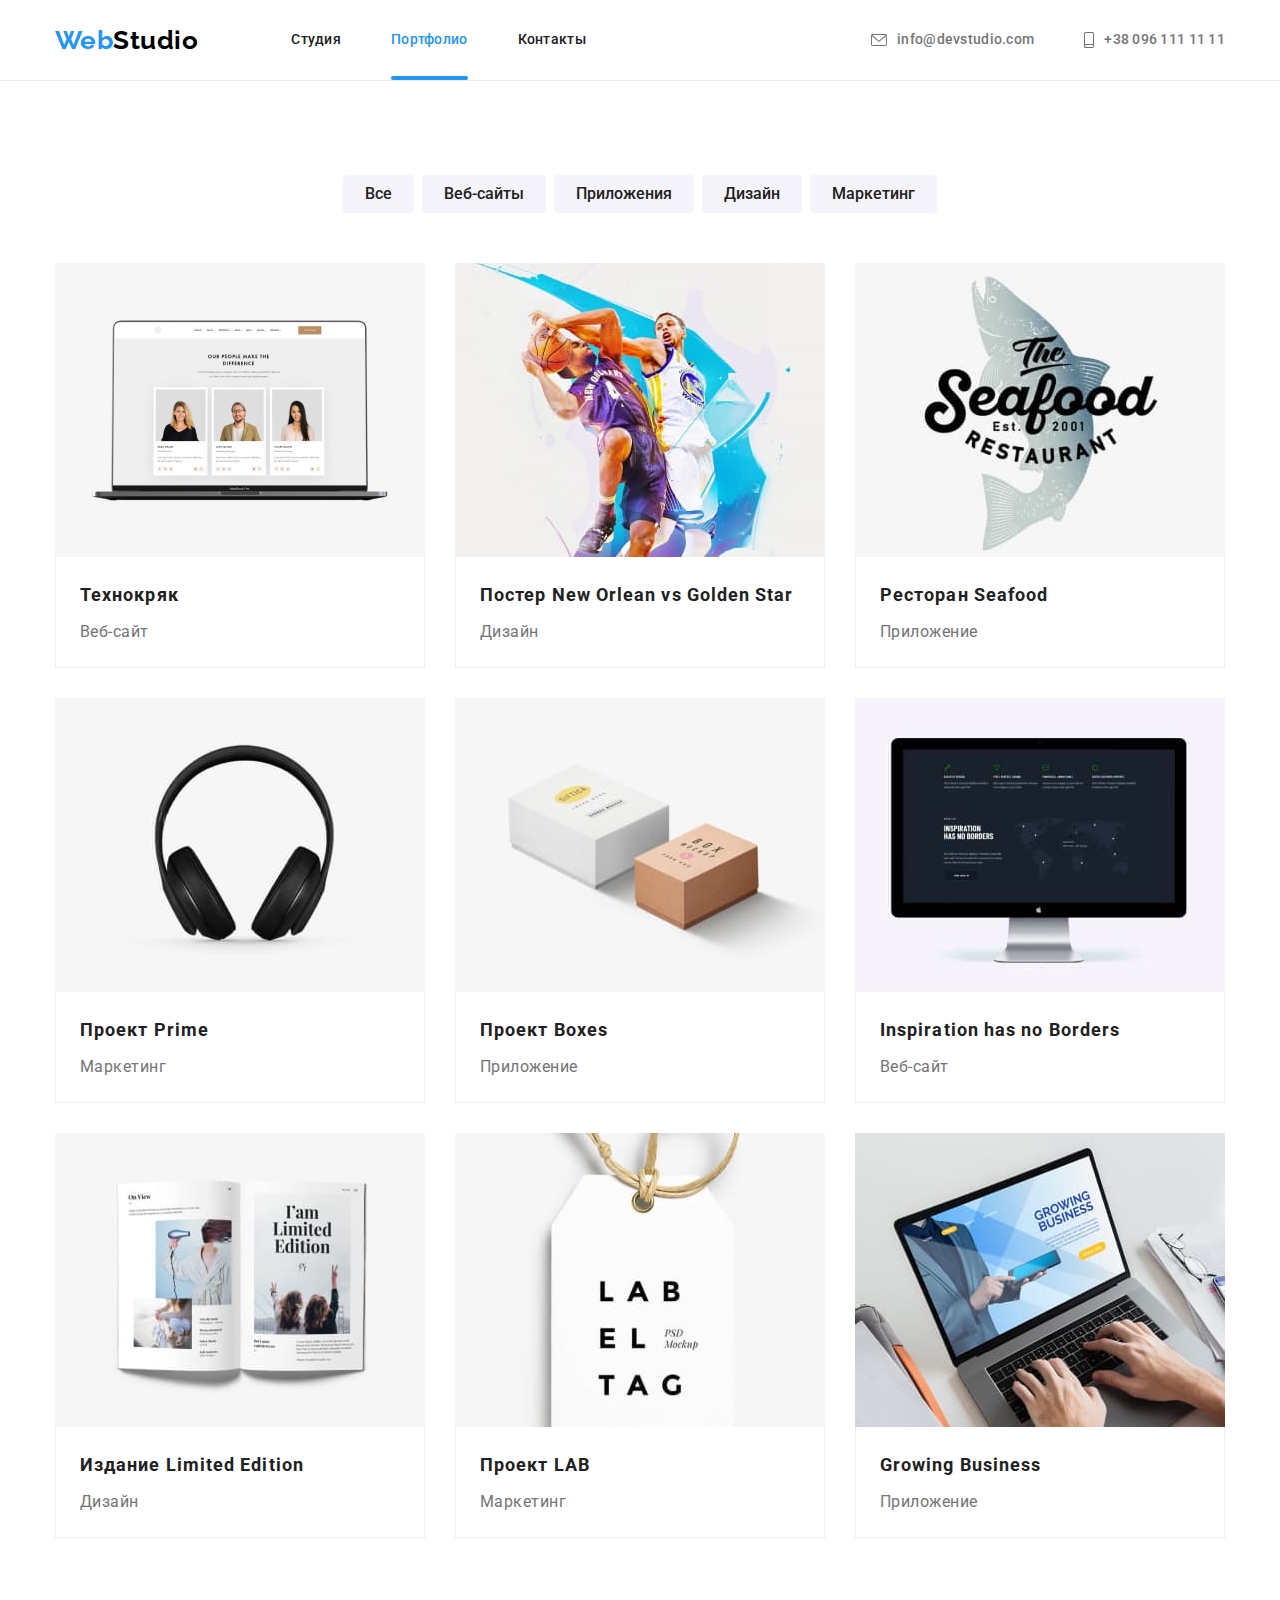
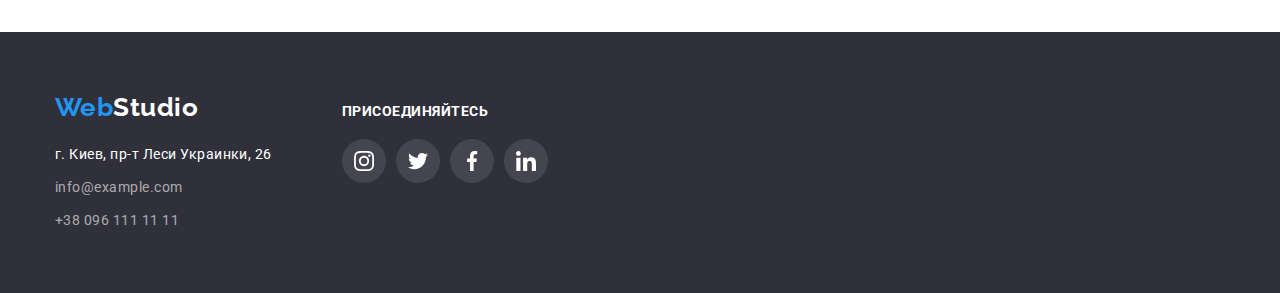
==== portfolio.html @ 4681e0a6 "Initial commit" ====
<!DOCTYPE html>
<html lang="ru">

<head>
    <meta charset="UTF-8">
    <meta http-equiv="X-UA-Compatible" content="IE=edge">
    <meta name="viewport" content="width=device-width, initial-scale=1.0">
    <title>WebStudio</title>
    <link rel="preconnect" href="https://fonts.googleapis.com">
    <link rel="preconnect" href="https://fonts.gstatic.com" crossorigin>
    <link
        href="https://fonts.googleapis.com/css2?family=Raleway:wght@700&family=Roboto:wght@400;500;700;900&display=swap"
        rel="stylesheet">
    <link rel="stylesheet"
        href="https://cdnjs.cloudflare.com/ajax/libs/modern-normalize/1.1.0/modern-normalize.min.css">
    <link rel="stylesheet" href="./css/styles.css">
</head>

<body class="page">
    <!--Шапка-->
    <header class="page-header">
        <div class="container nav">
            <nav class="main-nav">
                <a lang="en" href="./index.html" class="logo"><span class="logo-type">Web</span>Studio</a>
                <ul class="site-nav list">
                    <li class="item"><a href="./index.html" class="site-nav-link">Студия</a></li>
                    <li class="item"><a href="./portfolio.html" class="site-nav-link current">Портфолио</a></li>
                    <li class="item"><a href="" class="site-nav-link">Контакты</a></li>
                </ul>
            </nav>
            <ul class="contacts-nav list">
                <li class="item">
                    <a lang="en" href="mailto:info@devstudio.com" class="contact">
                        <svg class="contact-icon">
                            <use href="./images/sprite.svg#icon-letter"></use>
                        </svg>info@devstudio.com
                    </a>
                </li>
                <li class="item">
                    <a href="tel:+380961111111" class="contact">
                        <svg class="contact-icon tel">
                            <use href="./images/sprite.svg#icon-smartphone"></use>
                        </svg>+38 096 111 11 11
                    </a>
                </li>
            </ul>
        </div>
    </header>
    <!-- Главный контент -->
    <main>
        <section class="portfolio">
            <div class="container works">
                <h1 class="portfolio-title" hidden>Портфолио</h1>
                <!-- Фильтр -->
                <ul class="filter list">
                    <li class="item"><button type="button" class="button-filter">Все</button></li>
                    <li class="item"><button type="button" class="button-filter">Веб-сайты</button></li>
                    <li class="item"><button type="button" class="button-filter">Приложения</button></li>
                    <li class="item"><button type="button" class="button-filter">Дизайн</button></li>
                    <li class="item"><button type="button" class="button-filter">Маркетинг</button></li>
                </ul>
                <!-- Проекты -->
                <ul class="projects list">
                    <li class="item">
                        <a class="projects-link" href="">
                            <div class="item-overlay">
                                <img src="./images/portfolio/technoquack.jpg" alt="Ноутбук с открытой веб-страницей Технокряк" width="370"
                                    class="photo">
                                <p class="item-description">Ресурс предлагает комплексные предложения с разным уровнем функционала и сервисов. Все это позволит посетителю получить
                                исчерпывающие сведения о компании или частном лице.</p>
                            </div>
                            <div class="item-name">
                                <h2 class="project-title">Технокряк</h2>
                            <p class="projects-direction">Веб-сайт</p>
                            </div>
                        </a>
                    </li>
                    <li class="item">
                        <a class="projects-link" href="">
                            <div class="item-overlay">
                                <img src="./images/portfolio/poster.jpg" alt="Постер с двумя игроками НБА" width="370" class="photo">
                                <p class="item-description">Ресурс предлагает комплексные предложения с разным уровнем функционала и сервисов. Все это
                                    позволит посетителю получить
                                    исчерпывающие сведения о компании или частном лице.</p>
                            </div>
                            <div class="item-name">
                                <h2 class="project-title">Постер New Orlean vs Golden Star</h2>
                            <p class="projects-direction">Дизайн</p>
                            </div>
                        </a>
                    </li>
                    <li class="item">
                        <a class="projects-link" href="">
                            <div class="item-overlay">
                                <img src="./images/portfolio/seafood.jpg" alt="Логотип ресторана seafood" width="370" class="photo">
                                <p class="item-description">Ресурс предлагает комплексные предложения с разным уровнем функционала и сервисов. Все это
                                    позволит посетителю получить
                                    исчерпывающие сведения о компании или частном лице.</p>
                            </div>
                            <div class="item-name">
                                <h2 class="project-title">Ресторан Seafood</h2>
                            <p class="projects-direction">Приложение</p>
                            </div>
                        </a>
                    </li>
                    <li class="item">
                        <a class="projects-link" href="">
                            <div class="item-overlay">
                                <img src="./images/portfolio/prime.jpg" alt="Черные наушники" width="370" class="photo">
                                <p class="item-description">Ресурс предлагает комплексные предложения с разным уровнем функционала и сервисов. Все это
                                    позволит посетителю получить
                                    исчерпывающие сведения о компании или частном лице.</p>
                            </div>
                            <div class="item-name">
                                <h2 class="project-title">Проект Prime</h2>
                            <p class="projects-direction">Маркетинг</p>
                            </div>
                        </a>
                    </li>
                    <li class="item">
                        <a class="projects-link" href="">
                            <div class="item-overlay">
                                <img src="./images/portfolio/boxes.jpg" alt="Две картонные коробки" width="370" class="photo">
                                <p class="item-description">Ресурс предлагает комплексные предложения с разным уровнем функционала и сервисов. Все это
                                    позволит посетителю получить
                                    исчерпывающие сведения о компании или частном лице.</p>
                            </div>
                            <div class="item-name">
                                <h2 class="project-title">Проект Boxes</h2>
                            <p class="projects-direction">Приложение</p>
                            </div>
                        </a>
                    </li>
                    <li class="item">
                        <a class="projects-link" href="">
                            <div class="item-overlay">
                                <img src="./images/portfolio/website.jpg" alt="Монитор с открытым сайтом" width="370" class="photo">
                                <p class="item-description">Ресурс предлагает комплексные предложения с разным уровнем функционала и сервисов. Все это
                                    позволит посетителю получить
                                    исчерпывающие сведения о компании или частном лице.</p>
                            </div>
                            <div class="item-name">
                                <h2 lang="en" class="project-title">Inspiration has no Borders</h2>
                            <p class="projects-direction">Веб-сайт</p>
                            </div>
                        </a>
                    </li>
                    <li class="item">
                        <a class="projects-link" href="">
                            <div class="item-overlay">
                                <img src="./images/portfolio/magazine.jpg" alt="Раскрытый журнал" width="370" class="photo">
                                <p class="item-description">Ресурс предлагает комплексные предложения с разным уровнем функционала и сервисов. Все это
                                    позволит посетителю получить
                                    исчерпывающие сведения о компании или частном лице.</p>
                            </div>
                            <div class="item-name">
                                <h2 class="project-title">Издание Limited Edition</h2>
                            <p class="projects-direction">Дизайн</p>
                            </div>
                        </a>
                    </li>
                    <li class="item">
                        <a class="projects-link" href="">
                            <div class="item-overlay">
                                <img src="./images/portfolio/lab.jpg" alt="Бирка с названием проекта для компании LAB" width="370" class="photo">
                                <p class="item-description">Ресурс предлагает комплексные предложения с разным уровнем функционала и сервисов. Все это
                                    позволит посетителю получить
                                    исчерпывающие сведения о компании или частном лице.</p>
                            </div>
                            <div class="item-name">
                                <h2 class="project-title">Проект LAB</h2>
                            <p class="projects-direction">Маркетинг</p>
                            </div>
                        </a>
                    </li>
                    <li class="item">
                        <a class="projects-link" href="">
                            <div class="item-overlay">
                                <img src="./images/portfolio/business.jpg" alt="Парень печатет на компьютере" width="370" class="photo">
                                <p class="item-description">Ресурс предлагает комплексные предложения с разным уровнем функционала и сервисов. Все это
                                    позволит посетителю получить
                                    исчерпывающие сведения о компании или частном лице.</p>
                            </div>
                            <div class="item-name">
                                <h2 lang="en" class="project-title">Growing Business</h2>
                            <p class="projects-direction">Приложение</p>
                            </div>
                        </a>
                    </li>
                </ul>
            </div>
        </section>
    </main>
    <!--Футер-->
        <footer class="footer">
            <div class="container">
                <div class="footer-adress">
                    <a lang="en" href="./index.html" class="logo-footer"><span class="logo-type">Web</span>Studio</a>
                    <address class="address">
                        <ul class="address-list list">
                            <li class="item"><a href="https://goo.gl/maps/7h8aDrKKwfjGKreX9" target="_blank"
                                    rel="noopener noreferrer" class="address-nav">г. Киев, пр-т
                                    Леси Украинки, 26</a> </li>
                            <li class="item"><a href="mailto:info@devstudio.com"
                                    class="contact-footer mail">info@example.com</a> </li>
                            <li class="item"><a href="tel:+380961111111" class="contact-footer">+38 096 111 11 11</a> </li>
                        </ul>
                    </address>
                </div>
                <div class="social-footer">
                    <h2 class="title">присоединяйтесь</h2>
                    <ul class="link-footer list">
                        <li class="link-item">
                            <a class="link" href="https://www.instagram.com/" target="_blank" rel="noopener noreferrer">
                                <svg class="link-icon">
                                    <use href="./images/sprite.svg#icon-instagram"></use>
                                </svg>
                            </a>
                        </li>
                        <li class="link-item">
                            <a class="link" href="https://twitter.com/" target="_blank" rel="noopener noreferrer">
                                <svg class="link-icon">
                                    <use href="./images/sprite.svg#icon-twitter"></use>
                                </svg>
                            </a>
                        </li>
                        <li class="link-item">
                            <a class="link" href="https://facebook.com/" target="_blank" rel="noopener noreferrer">
                                <svg class="link-icon">
                                    <use href="./images/sprite.svg#icon-facebook"></use>
                                </svg>
                            </a>
                        </li>
                        <li class="link-item">
                            <a class="link" href="https://www.linkedin.com/" target="_blank" rel="noopener noreferrer">
                                <svg class="link-icon">
                                    <use href="./images/sprite.svg#icon-linkedin"></use>
                                </svg>
                            </a>
                        </li>
                    </ul>
                </div>
            </div>
        </footer>
</body>

</html>
---- css/styles.css ----
:root {
    --primary-text-color: #757575;
    --text-title-color: #212121;
    --accent-color: #2196F3;
    --primary-bg-color: #FFFFFF;
    --secondary-bg-color: #F5F4FA;
    --secondary-text-color: #FFFFFF;
}

/* Styles for index.html */

.page {
    background-color: var(--primary-bg-color);
    color: var(--primary-text-color);
    font-family: Roboto, sans-serif;
    letter-spacing: 0.03em;
}

.list {
    list-style: none;
    margin-top: 0;
    margin-bottom: 0;
    padding: 0;
}

/* Page Header */

.container {
    width: 1200px;
    margin: 0 auto;
    padding: 0 15px;
}

/* Logo */

.logo {
    color: #000000;
    font-family: Raleway, sans-serif;
    font-weight: 700;
    font-size: 26px;
    line-height: 1.19;
    text-decoration: none;
}

.logo-type {
    color: var(--accent-color);
}

/* Site-nav */
.page-header {
    border-bottom: 1px solid #ECECEC;
}

.container.nav {
    display: flex;
    align-items: center;
}

.main-nav {
    display: flex;
    align-items: center;
}

.main-nav .logo {
    margin-right: 93px;
}

.site-nav {
    display: flex;
}

.site-nav .item:not(:last-child) {
    margin-right: 50px;
}

.site-nav-link {
    display: block;
    padding-top: 32px;
    padding-bottom: 32px;
    position: relative;

    color: var(--text-title-color);
    font-weight: 500;
    font-size: 14px;
    line-height: 1.14;
    letter-spacing: 0.02em;
    text-decoration: none;

    transition: color 250ms cubic-bezier(0.4, 0, 0.2, 1);
}

.site-nav-link:hover,
.site-nav-link:focus {
    color: var(--accent-color);
}

.site-nav-link.current {
    color: var(--accent-color);
}

.site-nav-link.current::after {
    display: inline-block;
    position: absolute;
    bottom: 0;
    left: 0;
    content: '';
    width: 100%;
    height: 4px;
    background-color: var(--accent-color);
    border-radius: 2px;
}

/* Contacts-nav */
.contacts-nav {
    display: flex;
    margin-left: auto;
}

.contacts-nav .item+.item {
    margin-left: 50px;
}

.contacts-nav .contact {
    display: flex;
    padding-top: 32px;
    padding-bottom: 32px;
    align-items: center;

    color: var(--primary-text-color);
    font-weight: 500;
    font-size: 14px;
    line-height: 1.14;
    letter-spacing: 0.02em;
    text-decoration: none;

    transition: color 250ms cubic-bezier(0.4, 0, 0.2, 1);
}

.contacts-nav .contact:hover,
.contacts-nav .contact:focus {
    color: var(--accent-color);
}

.contact-icon {
    width: 16px;
    height: 12px;
    margin-right: 10px;
    fill: currentColor;
}
.contact-icon.tel {
    width: 10px;
    height: 16px;
}
/* Hero */

.hero {
    max-width: 1600px;
    height: 600px;
    margin-left: auto;
    margin-right: auto;
    padding-top: 200px;
    padding-bottom: 200px;

    background-color: #2F303A;
    background-image: linear-gradient(to right, 
        rgba(47, 48, 58, 0.4), rgba(47, 48, 58, 0.4)),
        url(../images/hero/meeting.jpg);
    background-repeat: no-repeat;
    background-size: cover;
    background-position: center;
}

.hero-title {
    margin-top: 0;
    margin-bottom: 30px;

    color: var(--secondary-text-color);
    font-weight: 900;
    font-size: 44px;
    line-height: 1.36;
    text-align: center;
    letter-spacing: 0.06em;
    text-transform: uppercase;
}

.button-hero {
    display: flex;
    align-items: center;
    text-align: center;
    margin: 0 auto;
    min-width: 200px;
    min-height: 50px;
    border-width: 0;
    border-radius: 4px;
    padding: 10px 32px;

    background: var(--accent-color);
    color: var(--secondary-text-color);
    box-shadow: 0px 4px 4px rgba(0, 0, 0, 0.15);
    font-family: inherit;
    font-weight: 700;
    font-size: 16px;
    line-height: 1.88;
    letter-spacing: 0.06em;
    cursor: pointer;
}


.section-title {
    margin-top: 0;
    margin-bottom: 30px;

    color: var(--text-title-color);
    font-weight: 700;
    font-size: 36px;
    line-height: 1.17;
    text-align: center;
}

/* Features */

.section.features {
    padding-top: 94px;
    padding-bottom: 94px;
}
.features-list {
    display: flex;
}

.features-list .item {
    width: calc((100%-90px)/4);
}

.features-list .item:not(:last-child) {
    margin-right: 30px;
}

.features-icon-bg {
    display: flex;
    height: 120px;
    margin-bottom: 30px;
    justify-content: center;
    align-items: center;

    background-color: var(--secondary-bg-color);
    border-radius: 4px;

}

.features-list .icon {
    width: 70px;
    height: 70px;
}
.features .title {
    margin-top: 0;
    margin-bottom: 10px;

    color: var(--text-title-color);
    font-weight: 700;
    font-size: 14px;
    line-height: 1.14;
    text-transform: uppercase;
}

.features-text {
    margin-top: 0;
    margin-bottom: 0%;

    font-size: 14px;
    line-height: 1.71;
}

/* Abilities */

.section.abilities {
    padding-bottom: 94px;
}
.abilities-list {
    display: flex;
}

.abilities-list img {
    display: block;
}

.abilities-list .item:not(:last-child) {
    margin-right: 30px;
}

.abilities-list .item-overlay {
    position: relative;
}

.abilities-list .item-title {
    display: flex;
    justify-content: center;
    align-items: center;
    margin-top: 0;
    margin-bottom: 0;
    position: absolute;
    bottom: 0;
    left: 0;
    width: 100%;
    height: 70px;

    font-weight: 700;
    font-size: 14px;
    line-height: 1.14;
    text-transform: uppercase;
    
    background-color: rgba(47, 48, 58, 0.8);
    color: var(--secondary-text-color)
}
/* Team */

.section.team {
    padding-top: 94px;
    padding-bottom: 94px;
    background-color: var(--secondary-bg-color);
}

.team-list {
    display: flex;
}

.team-list .item {
    background-color: var(--primary-bg-color);
    box-shadow: 0px 1px 3px rgba(0, 0, 0, 0.12),
        0px 1px 1px rgba(0, 0, 0, 0.14),
        0px 2px 1px rgba(0, 0, 0, 0.2);
    border-radius: 0px 0px 4px 4px;
}

.team-list .item:not(:last-child) {
    margin-right: 30px;
}

.team-list .item-name {
    display: block;
    padding-top: 30px;
    padding-bottom: 30px;
}
.team-list .title {
    margin-top: 0;
    margin-bottom: 10px;

    color: var(--text-title-color);
    font-weight: 500;
    font-size: 16px;
    line-height: 1.19;
    text-align: center;
}

.team-list .profession {
    margin-top: 0;
    margin-bottom: 16px;

    font-size: 16px;
    line-height: 1.19;
    text-align: center;
}

.social-links {
    display: flex;
    justify-content: center;
}
.social-links .link {
    display: flex;
    align-items: center;
    justify-content: center;
    width: 44px;
    height: 44px;
    border-radius: 50%;
    color: #AFB1B8;

    transition: background-color 250ms cubic-bezier(0.4, 0, 0.2, 1),
    color 250ms cubic-bezier(0.4, 0, 0.2, 1);
}
.social-links .link-item:not(:last-child) {
    margin-right: 10px;
}

.social-links .link:hover {
    background-color: var(--accent-color);
    color: var(--primary-bg-color);
}
.social-links .link-icon {
    width: 20px;
    height: 20px;
    fill: currentColor;
}

/* Clients */

.section.clients {
    padding-top: 94px;
    padding-bottom: 94px;
}

.clients-list {
    display: flex;
}

.client-link {
    display: flex;
    width: 170px;
    height: 92px;
    justify-content: center;
    align-items: center;

    border: 1px solid #AFB1B8;
    border-radius: 4px;
    color: #AFB1B8;

    transition: border-color 250ms cubic-bezier(0.4, 0, 0.2, 1),
    color 250ms cubic-bezier(0.4, 0, 0.2, 1);
}

.clients-list .client-item:not(:last-child) {
    margin-right: 30px;
}

.client-link a {
    display: block;
}
.client-link:hover,
.client-link:focus {
    border-color: var(--accent-color);
    color: var(--accent-color);
}
.client-icon {
    width: 106px;
    height: 60px;
    fill: currentColor;
}
/* Footer */

.footer {
    padding-top: 60px;
    padding-bottom: 60px;
    background-color: #2F303A;
}
.footer .container {
    display: flex;
    align-items: baseline;
}

.footer-adress {
    margin-right: 70px;
}
.logo-footer {
    display: inline-block;
    margin-bottom: 20px;

    color: var(--secondary-text-color);
    font-family: Raleway, sans-serif;
    font-weight: 700;
    font-size: 26px;
    line-height: 1.19;
    text-decoration: none;
}

.address {
    font-style: normal;
}

.address-list .item:not(:last-child) {
    margin-bottom: 9px;
}
.address-nav {
    color: var(--secondary-text-color);
    font-size: 14px;
    line-height: 1.71;
    text-decoration: none;
}

.contact-footer {
    color: rgba(255, 255, 255, 0.6);
    font-size: 14px;
    line-height: 1.71;
    text-decoration: none;

    transition: color 250ms cubic-bezier(0.4, 0, 0.2, 1);
}

.footer .contact-footer:hover,
.footer .contact-footer:focus {
    color: var(--accent-color);
}

.social-footer .title {
    margin-top: 0;
    margin-bottom: 20px;

    font-weight: 700;
    font-size: 14px;
    line-height: 16px;
    text-transform: uppercase;
    
    color: var(--secondary-text-color);
}
.link-footer {
    display: flex;
}

.link-footer .link {
    display: flex;
    align-items: center;
    justify-content: center;
    width: 44px;
    height: 44px;
    border-radius: 50%;
    background-color: rgba(255, 255, 255, 0.1);;
    color: var(--primary-bg-color);

    transition: background-color 250ms cubic-bezier(0.4, 0, 0.2, 1);
}

.link-footer .link-item:not(:last-child) {
    margin-right: 10px;
}

.link-footer .link:hover,
.link-footer .link:focus {
    background-color: var(--accent-color);
}
.link-footer .link-icon {
    width: 20px;
    height: 20px;
    fill: currentColor;
}

/* Styles for portfolio.html */

.portfolio {
    padding-top: 94px;
    padding-bottom: 94px;
}

.filter {
    display: flex;
    margin-bottom: 50px;
    justify-content: center;
}

.filter .item:not(:last-child) {
    margin-right: 8px;
}

.projects {
    display: flex;
    flex-wrap: wrap;
}

.projects .item {
    width: 370px;
    margin-right: 30px;
    margin-bottom: 30px;
}

.projects .item-overlay {
    position: relative;
    overflow: hidden;
}

.projects .item-description {
    margin-top: 0;
    margin-bottom: 0;
    padding-left: 24px;
    padding-right: 24px;
    padding-bottom: 63px;
    padding-top: 63px;
    position: absolute;
    bottom: 0;
    left: 0;
    width: 100%;
    height: 100%;

    font-size: 18px;
    line-height: 1.56;
    text-align: left;
    
    color: var(--secondary-text-color);
    background-color: rgba(33, 150, 243, 0.9);
    
    transform: translateY(100%);
    transition: transform 250ms cubic-bezier(0.4, 0, 0.2, 1);
}

.projects-link:hover .item-description,
.projects-link:focus .item-description {
    transform: translate(0);
}

.projects .item-name {
    padding-left: 24px;
    padding-top: 20px;
    padding-bottom: 20px;
    padding-right: 24px;

    border-bottom: 1px solid #EEEEEE;
    border-left: 1px solid #EEEEEE;
    border-right: 1px solid #EEEEEE;    
}

.projects .item:nth-child(3n) {
    margin-right: 0;
}

.projects .item:nth-last-child(-n+3) {
    margin-bottom: 0;
}

.portfolio-title,
.project-title {
    margin-top: 0;
    margin-bottom: 4px;

    color: var(--text-title-color);
    font-weight: 700;
    font-size: 18px;
    line-height: 2;
    letter-spacing: 0.06em;
    text-decoration: none;
}

.projects-link {
    display: block;
    color: var(--primary-text-color);
    text-decoration: none;
    box-shadow: none;

    transition: box-shadow 250ms cubic-bezier(0.4, 0, 0.2, 1);
}
.projects .photo {
    display: block;
}

.projects-link:hover,
.projects-link:focus {
    box-shadow: 0px 1px 1px rgba(0, 0, 0, 0.12),
    0px 4px 4px rgba(0, 0, 0, 0.06),
    1px 4px 6px rgba(0, 0, 0, 0.16);
}

.projects-direction {
    margin-top: 0;
    margin-bottom: 0;

    font-size: 16px;
    line-height: 1.88;
}

.button-filter {
    display: inline-block;
    padding: 6px 22px;
    min-height: 38px;
    border-width: 0;
    border-radius: 4px;

    background-color: var(--secondary-bg-color);
    color: var(--text-title-color);
    font-family: inherit;
    font-weight: 500;
    font-size: 16px;
    line-height: 1.63;
    text-align: center;
    cursor: pointer;

    transition: background-color 250ms cubic-bezier(0.4, 0, 0.2, 1),
    color 250ms cubic-bezier(0.4, 0, 0.2, 1),
    box-shadow 250ms cubic-bezier(0.4, 0, 0.2, 1);
}

.button-filter:hover,
.button-filter:focus,
.button-filter:active {
    background-color: var(--accent-color);
    color: var(--secondary-text-color);
    box-shadow: 0px 3px 1px rgba(0, 0, 0, 0.1),
        0px 1px 2px rgba(0, 0, 0, 0.08),
        0px 2px 2px rgba(0, 0, 0, 0.12);
}

/* Modal window */

.backdrop {
    position: fixed;
    top: 0;
    left: 0;
    width: 100%;
    height: 100%;

    background-color: rgba(0, 0, 0, 0.2);

    visibility: visible;
    opacity: 1;
    transition: opacity 250ms cubic-bezier(0.4, 0, 0.2, 1),
    visibility 250ms cubic-bezier(0.4, 0, 0.2, 1);
}

.backdrop.is-hidden {
    opacity: 0;
    visibility: hidden;
    pointer-events: none;
}

.backdrop.is-hidden .modal {
    transform: translate(-50%, -50%) scale(1.2);
}

.modal {
    display: flex;
    position: absolute;
    top: 50%;
    left: 50%;
    transform: translate(-50%, -50%) scale(1);
    opacity: 1;

    width: 528px;
    height: 581px;

    background-color: var(--primary-bg-color);

    transition: transform 250ms cubic-bezier(0.4, 0, 0.2, 1);
}

.modal-close {
    position: absolute;
    top: 8px;
    right: -8px;
    transform: translate(-50%);

    display: flex;
    width: 30px;
    height: 30px;
    justify-content: center;
    align-items: center;

    background-color: var(--primary-bg-color);
    border: 1px solid rgba(0, 0, 0, 0.1);
    border-radius: 50%;
}

.close-icon {
    width: 11px;
    height: 11px;
}
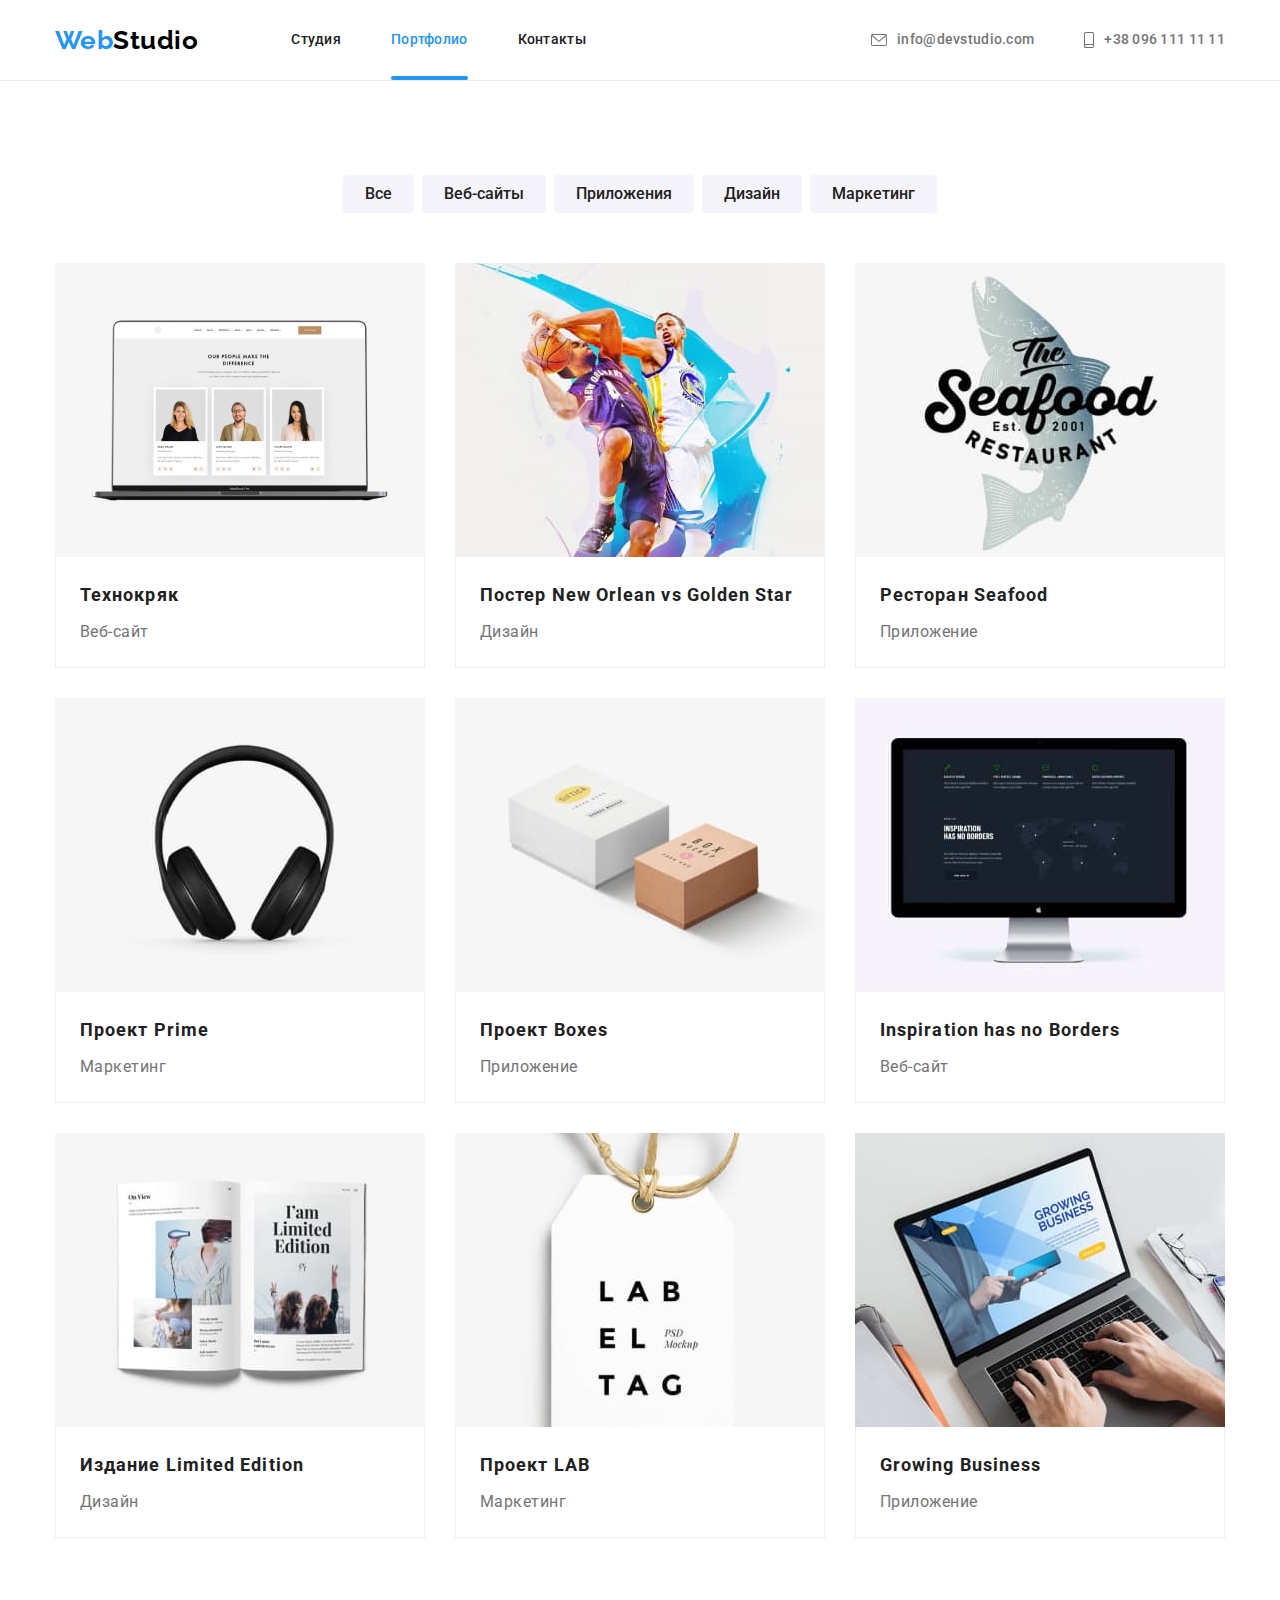
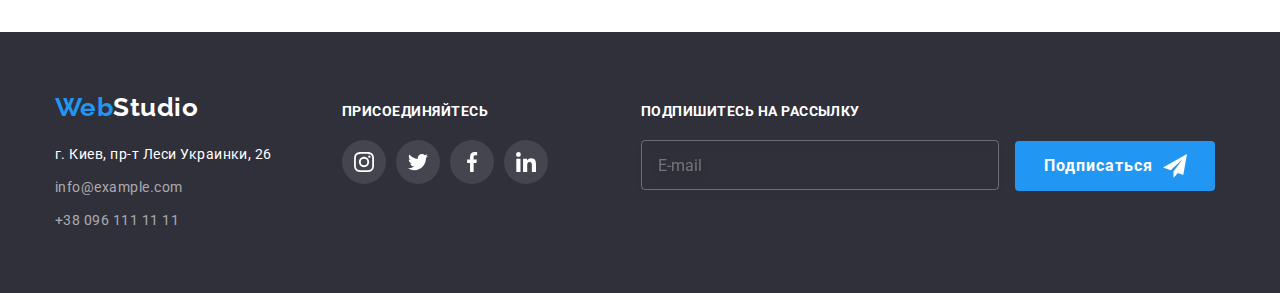
==== commit 85eb417e: "Добавил формы" ====
--- a/portfolio.html
+++ b/portfolio.html
@@ -240,6 +240,15 @@
                         </li>
                     </ul>
                 </div>
+                <div class="distribution">
+                    <h2 class="distribution-title">Подпишитесь на рассылку</h2>
+                    <input type="email" placeholder="E-mail" class="distribution-input">
+                    <button type="submit" class="distribution-button">Подписаться
+                        <svg class="distribution-icon">
+                            <use href="./images/sprite.svg#icon-send"></use>
+                        </svg>
+                    </button>
+                </div>
             </div>
         </footer>
 </body>
--- a/css/styles.css
+++ b/css/styles.css
@@ -494,7 +494,7 @@
 
     font-weight: 700;
     font-size: 14px;
-    line-height: 16px;
+    line-height: 1.14;
     text-transform: uppercase;
     
     color: var(--secondary-text-color);
@@ -528,6 +528,65 @@
     width: 20px;
     height: 20px;
     fill: currentColor;
+}
+
+.distribution {
+    display: block;
+    margin-left: 93px;
+}
+
+.distribution-title {
+    margin-top: 0;
+    margin-bottom: 20px;
+    font-weight: 700;
+    font-size: 14px;
+    line-height: 1.14;
+    text-transform: uppercase;
+    
+    color: var(--secondary-text-color);
+}
+
+.distribution-input {
+    width: 358px;
+    height: 50px;
+    padding-left: 16px;
+
+    font-size: 16px;
+    line-height: 1.25;
+
+    background-color: inherit;
+    color: rgba(255, 255, 255, 0.6);
+    border: 1px solid rgba(255, 255, 255, 0.3);
+    border-radius: 4px;
+    filter: drop-shadow(0px 4px 4px rgba(0, 0, 0, 0.15));
+}
+
+.distribution-button {
+    display: inline-flex;
+    margin-left: 12px;
+    align-items: center;
+    justify-content: center;
+    text-align: center;
+    letter-spacing: 0.06em;
+    min-width: 200px;
+    min-height: 50px;
+    border-width: 0;
+    border-radius: 4px;
+    padding: 10px 28px;
+    cursor: pointer;
+    
+    background: var(--accent-color);
+    color: var(--secondary-text-color);
+    font-weight: 700;
+    font-size: 16px;
+    line-height: 1.88;
+}
+
+.distribution-icon {
+    margin-left: 10px;
+    width: 24px;
+    height: 24px;
+    fill: #FFFFFF;
 }
 
 /* Styles for portfolio.html */
@@ -721,6 +780,10 @@
     height: 581px;
 
     background-color: var(--primary-bg-color);
+    box-shadow: 0px 1px 3px rgba(0, 0, 0, 0.12),
+        0px 1px 1px rgba(0, 0, 0, 0.14),
+        0px 2px 1px rgba(0, 0, 0, 0.2);
+    border-radius: 4px;
 
     transition: transform 250ms cubic-bezier(0.4, 0, 0.2, 1);
 }
@@ -745,4 +808,105 @@
 .close-icon {
     width: 11px;
     height: 11px;
+}
+
+.user-form {
+    width: 528px;
+    height: 581px;
+    margin-left: auto;
+    margin-right: auto;
+    padding: 40px;
+}
+
+.user-form .title {
+    margin-top: 0;
+    margin-bottom: 12px;
+
+    font-weight: 700;
+    font-size: 20px;
+    line-height: 1.15;
+    text-align: center;
+    color: var(--text-title-color);
+}
+
+.user-field {
+    display: flex;
+    flex-direction: column;
+    margin-bottom: 10px;
+}
+
+.user-field label {
+    font-size: 12px;
+    line-height: 1.17;
+    letter-spacing: 0.01em;
+    margin-bottom: 4px;
+}
+
+.user-field input {
+    width: 448px;
+    height: 40px;
+    padding-left: 12px;
+    border: 1px solid rgba(33, 33, 33, 0.2);
+    border-radius: 4px;
+}
+
+.user-comment {
+    display: flex;
+    flex-direction: column;
+    margin-bottom: 20px;
+}
+
+.user-comment label {
+    font-size: 12px;
+    line-height: 1.17;
+    letter-spacing: 0.01em;
+    margin-bottom: 4px;
+}
+
+.user-comment textarea {
+    width: 448px;
+    height: 120px;
+    padding: 12px 16px;
+    resize: none;
+
+    border: 1px solid rgba(33, 33, 33, 0.2);
+    border-radius: 4px;
+}
+
+.user-comment textarea::placeholder {
+    font-size: 12px;
+    line-height: 1.17;
+    letter-spacing: 0.01em;
+    color: rgba(117, 117, 117, 0.5);
+}
+
+.user-agreement {
+    font-size: 14px;
+    line-height: 1.71px;
+    text-align: center;
+    margin-bottom: 30px;
+}
+
+.form-button {
+    display: flex;
+    justify-content: center;
+}
+.user-submit {
+    align-items: center;
+    justify-content: center;
+    text-align: center;
+    letter-spacing: 0.06em;
+    min-width: 200px;
+    min-height: 50px;
+    padding: 10px 28px;
+    cursor: pointer;
+    
+    background: var(--accent-color);
+    color: var(--secondary-text-color);
+    border-width: 0;
+    border-radius: 4px;
+    box-shadow: 0px 4px 4px rgba(0, 0, 0, 0.15);
+    font-weight: 700;
+    font-size: 16px;
+    line-height: 1.88;
 }